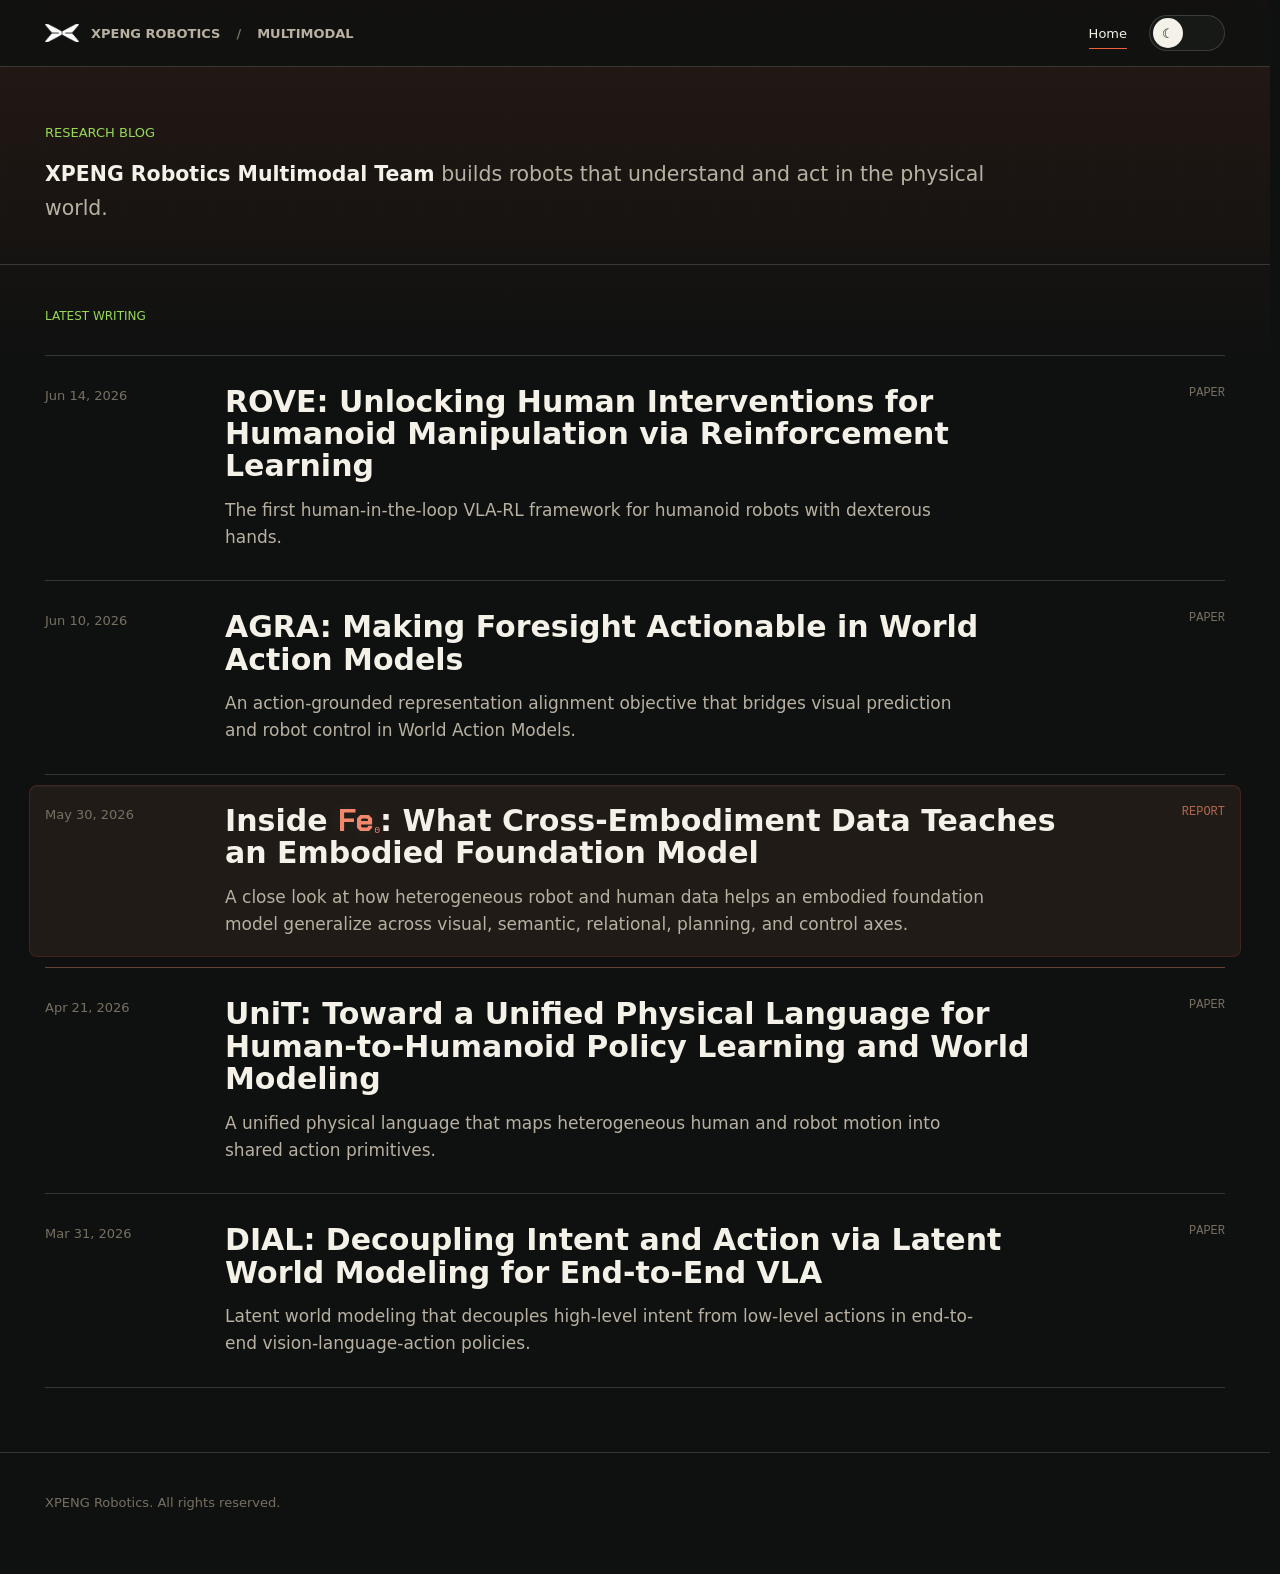
==== index.html @ 3e7ca57c "Add ROVE project page and homepage entry. Co-authored-by: Cursor <cursoragent@cursor.com>" ====
<!doctype html>
<html lang="en" data-theme="night">
<head>
  <meta charset="utf-8">
  <meta name="viewport" content="width=device-width, initial-scale=1">
  <title>XPENG Robotics Multimodal</title>
  <link rel="icon" type="image/png" href="assets/xpeng-favicon-ink.png">
  <link rel="icon" type="image/png" href="assets/xpeng-favicon-ink.png" media="(prefers-color-scheme: light)">
  <link rel="icon" type="image/png" href="assets/xpeng-favicon-white.png" media="(prefers-color-scheme: dark)">
  <link rel="apple-touch-icon" href="assets/xpeng-favicon-ink.png">
  <!-- Cloudflare Web Analytics -->
  <script defer src="https://static.cloudflareinsights.com/beacon.min.js" data-cf-beacon='{"token": "68a1792e43b1404fb311a65ac5f586a4"}'></script>
  <!-- End Cloudflare Web Analytics -->
  <link rel="preconnect" href="https://fonts.googleapis.com">
  <link rel="preconnect" href="https://fonts.gstatic.com" crossorigin>
  <link href="https://fonts.googleapis.com/css2?family=Chakra+Petch:wght@400;700&display=swap" rel="stylesheet">
  <script>
    const storedTheme = localStorage.getItem("paper-blog-theme");
    if (storedTheme === "day" || storedTheme === "night") {
      document.documentElement.dataset.theme = storedTheme;
    }
  </script>
  <style>
    :root {
      color-scheme: dark;
      --bg: #0f1110;
      --paper: #171917;
      --paper-2: #20231f;
      --ink: #f4f1e8;
      --muted: #b8b1a2;
      --soft: #777062;
      --line: rgba(244, 241, 232, 0.16);
      --accent: #f05f3b;
      --accent-2: #98d957;
      --accent-3: #60c4bf;
      --shadow: rgba(0, 0, 0, 0.35);
      --max: 1180px;
      --radius: 8px;
      --font-sans: ui-sans-serif, system-ui, -apple-system, BlinkMacSystemFont, "Segoe UI", sans-serif;
      --font-mono: ui-monospace, "SFMono-Regular", "SF Mono", "Roboto Mono", "Cascadia Mono", "Liberation Mono", Menlo, Consolas, monospace;
      --small-size: 13px;
      --label-size: 12px;
    }

    html[data-theme="day"] {
      color-scheme: light;
      --bg: #f5f2ea;
      --paper: #fffcf4;
      --paper-2: #ede8dc;
      --ink: #191815;
      --muted: #5e5a50;
      --soft: #8c8576;
      --line: rgba(25, 24, 21, 0.16);
      --accent: #d64624;
      --accent-2: #497f1f;
      --accent-3: #087b7b;
      --shadow: rgba(45, 38, 25, 0.14);
    }

    * { box-sizing: border-box; }
    html {
      scroll-behavior: smooth;
      overflow-y: scroll;
      scrollbar-gutter: stable;
      scrollbar-color: color-mix(in srgb, var(--muted) 26%, transparent) transparent;
      scrollbar-width: thin;
    }

    ::-webkit-scrollbar {
      width: 8px;
      height: 8px;
    }

    ::-webkit-scrollbar-track {
      background: transparent;
    }

    ::-webkit-scrollbar-thumb {
      border: 3px solid transparent;
      border-radius: 999px;
      background: color-mix(in srgb, var(--muted) 26%, transparent);
      background-clip: content-box;
    }

    ::-webkit-scrollbar-thumb:hover {
      background: color-mix(in srgb, var(--accent) 38%, transparent);
      background-clip: content-box;
    }
    body {
      margin: 0;
      min-height: 100vh;
      overflow-x: hidden;
      background:
        linear-gradient(180deg, rgba(240, 95, 59, 0.10), transparent 360px),
        var(--bg);
      color: var(--ink);
      font-family: var(--font-sans);
      letter-spacing: 0;
    }

    body::before {
      content: "";
      position: fixed;
      inset: 0;
      pointer-events: none;
      opacity: 0.08;
      background-image:
        linear-gradient(var(--line) 1px, transparent 1px),
        linear-gradient(90deg, var(--line) 1px, transparent 1px);
      background-size: 42px 42px;
      mask-image: linear-gradient(180deg, #000, transparent 72%);
    }

    a { color: inherit; text-decoration: none; }
    .wrap { width: min(var(--max), calc(100% - 40px)); margin: 0 auto; }

    .nav {
      position: sticky;
      top: 0;
      z-index: 30;
      border-bottom: 1px solid var(--line);
      background: color-mix(in srgb, var(--bg) 84%, transparent);
      backdrop-filter: blur(18px);
    }

    .nav-inner {
      min-height: 66px;
      display: flex;
      align-items: center;
      justify-content: space-between;
      gap: 18px;
    }

    .brand {
      display: flex;
      align-items: center;
      gap: 12px;
      font-size: var(--small-size);
      text-transform: uppercase;
      color: var(--muted);
      white-space: nowrap;
      min-width: 0;
    }

    .brand-text {
      display: flex;
      align-items: center;
      gap: 12px;
      min-width: 0;
      font-family: var(--font-sans);
      font-weight: 600;
    }

    .brand-sep {
      color: var(--soft);
      margin: 0 4px;
    }

    .mark {
      position: relative;
      width: 34px;
      height: 18px;
      display: block;
      flex: 0 0 auto;
    }

    .logo-mark {
      position: absolute;
      inset: 0;
      width: 100%;
      height: 100%;
      object-fit: contain;
    }

    .logo-mark--ink { display: none; }
    html[data-theme="day"] .logo-mark--ink { display: block; }
    html[data-theme="day"] .logo-mark--white { display: none; }

    .fe-mark {
      display: inline-flex;
      align-items: baseline;
      color: inherit;
      line-height: 0.88;
      letter-spacing: 0;
      white-space: nowrap;
      text-shadow: 0 0 18px color-mix(in srgb, var(--accent-3) 10%, transparent);
    }

    .fe-name {
      font-family: "Chakra Petch", ui-sans-serif, system-ui, -apple-system, BlinkMacSystemFont, "Segoe UI", sans-serif;
      font-style: normal;
      font-weight: normal;
    }

    .fe-zero {
      font-family: "SFMono-Regular", "Roboto Mono", "Cascadia Mono", "Liberation Mono", Menlo, Consolas, monospace;
      font-style: normal;
      font-weight: 500;
      font-size: 0.32em;
      line-height: 1;
      margin-left: 0.02em;
      transform: translateY(0.24em);
      vertical-align: baseline;
    }

    .nav-links {
      display: flex;
      align-items: center;
      gap: 22px;
      font-size: var(--small-size);
      color: var(--muted);
    }

    .nav-links a {
      position: relative;
      transition: color 180ms ease;
    }

    .nav-links a:hover,
    .nav-links a.active {
      color: var(--ink);
    }

    .nav-links a::after {
      content: "";
      position: absolute;
      left: 0;
      right: 0;
      bottom: -8px;
      height: 1px;
      background: var(--accent);
      transform: scaleX(0);
      transition: transform 180ms ease;
    }

    .nav-links a:hover::after,
    .nav-links a.active::after {
      transform: scaleX(1);
    }

    .theme-toggle {
      border: 1px solid var(--line);
      color: var(--ink);
      background: var(--paper);
      height: 36px;
      width: 76px;
      border-radius: 999px;
      padding: 3px;
      cursor: pointer;
      display: flex;
      align-items: center;
    }

    .theme-toggle span {
      width: 30px;
      height: 30px;
      border-radius: 999px;
      background: var(--ink);
      color: var(--bg);
      display: grid;
      place-items: center;
      font-size: var(--small-size);
      transition: transform 260ms ease;
    }

    html[data-theme="day"] .theme-toggle span { transform: translateX(38px); }

    .intro {
      padding: 58px 0 38px;
      border-bottom: 1px solid var(--line);
    }

    .eyebrow {
      color: var(--accent-2);
      font-size: var(--small-size);
      text-transform: uppercase;
      margin-bottom: 18px;
    }

    .intro-copy {
      margin: 0;
      max-width: 1000px;
      color: var(--muted);
      font-size: clamp(18px, 1.6vw, 21px);
      line-height: 1.65;
    }

    .intro-copy strong {
      color: var(--ink);
    }

    section {
      position: relative;
      padding: 44px 0 64px;
      border-bottom: 1px solid var(--line);
    }

    .section-heading {
      display: grid;
      grid-template-columns: minmax(180px, 0.34fr) minmax(0, 1fr);
      gap: 44px;
      align-items: start;
      margin-bottom: 32px;
    }

    .kicker {
      color: var(--accent-2);
      font-size: var(--label-size);
      text-transform: uppercase;
    }

    .blog-list {
      border-top: 1px solid var(--line);
    }

    .blog-row {
      display: grid;
      grid-template-columns: 150px minmax(0, 1fr) 120px;
      gap: 30px;
      padding: 30px 0;
      border-bottom: 1px solid var(--line);
      align-items: start;
      transition: color 180ms ease, border-color 180ms ease;
    }

    .blog-row--featured {
      position: relative;
      isolation: isolate;
      border-bottom-color: color-mix(in srgb, var(--accent) 28%, var(--line));
    }

    .blog-row--featured::before {
      content: "";
      position: absolute;
      inset: 10px -16px;
      z-index: -1;
      border-radius: 8px;
      border: 1px solid color-mix(in srgb, var(--accent) 18%, transparent);
      background: color-mix(in srgb, var(--accent) 7%, var(--paper));
      box-shadow: inset 0 1px 0 color-mix(in srgb, var(--ink) 5%, transparent);
      opacity: 0.82;
    }

    .blog-row--featured .blog-type {
      color: color-mix(in srgb, var(--accent) 48%, var(--soft));
    }

    .blog-row--featured .fe-mark {
      color: color-mix(in srgb, var(--accent) 72%, var(--ink));
    }

    html[data-theme="day"] .blog-row--featured {
      border-bottom-color: color-mix(in srgb, var(--accent) 24%, var(--line));
    }

    html[data-theme="day"] .blog-row--featured::before {
      border-color: color-mix(in srgb, var(--accent) 18%, transparent);
      background: color-mix(in srgb, var(--accent) 6%, var(--paper));
      box-shadow: inset 0 1px 0 rgba(255, 255, 255, 0.74);
      opacity: 1;
    }

    .blog-row:hover {
      color: var(--accent);
      border-color: color-mix(in srgb, var(--accent) 44%, var(--line));
    }

    .blog-date {
      color: var(--soft);
      font-size: var(--small-size);
      line-height: 1.5;
    }

    .blog-title {
      margin: 0;
      color: var(--ink);
      font-size: clamp(22px, 2.4vw, 30px);
      line-height: 1.08;
      letter-spacing: 0;
      transition: color 180ms ease;
    }

    .blog-row:hover .blog-title {
      color: var(--accent);
    }

    .blog-title .fe-mark {
      font-size: 1.04em;
    }

    .blog-title .fe-name {
      font-weight: 700;
    }

    .blog-summary {
      max-width: 760px;
      margin: 14px 0 0;
      color: var(--muted);
      font-size: 17px;
      line-height: 1.58;
    }

    .blog-type {
      color: var(--soft);
      font-family: var(--font-mono);
      font-size: var(--label-size);
      text-transform: uppercase;
      text-align: right;
    }

    .footer {
      padding: 42px 0 64px;
      color: var(--soft);
      font-size: var(--small-size);
    }

    @media (max-width: 900px) {
      .section-heading {
        grid-template-columns: 1fr;
      }

      .blog-row {
        grid-template-columns: 110px minmax(0, 1fr);
      }

      .blog-type {
        grid-column: 2;
        text-align: left;
      }
    }

    @media (max-width: 640px) {
      .wrap { width: min(100% - 24px, var(--max)); }
      .nav-links a { display: none; }
      .brand-text { overflow: hidden; text-overflow: ellipsis; }
      .nav-links { gap: 14px; }
      .intro { padding: 42px 0 34px; }
      section { padding: 38px 0 52px; }
      .blog-row {
        grid-template-columns: 1fr;
        gap: 12px;
        padding: 26px 0;
      }
      .blog-type { grid-column: auto; }
    }
  </style>
</head>
<body>
  <nav class="nav">
    <div class="wrap nav-inner">
      <a class="brand" href="index.html"><span class="mark" aria-hidden="true"><img class="logo-mark logo-mark--white" src="assets/xpeng-logo-white.png" alt=""><img class="logo-mark logo-mark--ink" src="assets/xpeng-logo-ink.png" alt=""></span><span class="brand-text"><span>XPENG Robotics</span><span class="brand-sep">/</span><span>Multimodal</span></span></a>
      <div class="nav-links">
        <a class="active" href="index.html">Home</a>
        <button class="theme-toggle" type="button" aria-label="Toggle day and night theme"><span>☾</span></button>
      </div>
    </div>
  </nav>

  <header class="intro">
    <div class="wrap">
      <div class="eyebrow">Research blog</div>
      <p class="intro-copy"><strong>XPENG Robotics Multimodal Team</strong> builds robots that understand and act in the physical world.</p>
    </div>
  </header>

  <main>
    <section id="blog">
      <div class="wrap">
        <div class="section-heading">
          <div class="kicker">Latest writing</div>
        </div>

        <div class="blog-list" aria-label="Blog posts">
          <a class="blog-row" href="rove/">
            <time class="blog-date" datetime="2026-06-14">Jun 14, 2026</time>
            <div>
              <h3 class="blog-title">ROVE: Unlocking Human Interventions for Humanoid Manipulation via Reinforcement Learning</h3>
              <p class="blog-summary">The first human-in-the-loop VLA-RL framework for humanoid robots with dexterous hands.</p>
            </div>
            <span class="blog-type">Paper</span>
          </a>

          <a class="blog-row" href="agra/">
            <time class="blog-date" datetime="2026-06-10">Jun 10, 2026</time>
            <div>
              <h3 class="blog-title">AGRA: Making Foresight Actionable in World Action Models</h3>
              <p class="blog-summary">An action-grounded representation alignment objective that bridges visual prediction and robot control in World Action Models.</p>
            </div>
            <span class="blog-type">Paper</span>
          </a>

          <a class="blog-row blog-row--featured" href="fe0/">
            <time class="blog-date" datetime="2026-05-30">May 30, 2026</time>
            <div>
              <h3 class="blog-title">Inside <span class="fe-mark" aria-label="Fe subscript zero"><span class="fe-name">Fe</span><sub class="fe-zero">0</sub></span>: What Cross-Embodiment Data Teaches an Embodied Foundation Model</h3>
              <p class="blog-summary">A close look at how heterogeneous robot and human data helps an embodied foundation model generalize across visual, semantic, relational, planning, and control axes.</p>
            </div>
            <span class="blog-type">Report</span>
          </a>

          <a class="blog-row" href="unit/">
            <time class="blog-date" datetime="2026-04-21">Apr 21, 2026</time>
            <div>
              <h3 class="blog-title">UniT: Toward a Unified Physical Language for Human-to-Humanoid Policy Learning and World Modeling</h3>
              <p class="blog-summary">A unified physical language that maps heterogeneous human and robot motion into shared action primitives.</p>
            </div>
            <span class="blog-type">Paper</span>
          </a>

          <a class="blog-row" href="dial/">
            <time class="blog-date" datetime="2026-03-31">Mar 31, 2026</time>
            <div>
              <h3 class="blog-title">DIAL: Decoupling Intent and Action via Latent World Modeling for End-to-End VLA</h3>
              <p class="blog-summary">Latent world modeling that decouples high-level intent from low-level actions in end-to-end vision-language-action policies.</p>
            </div>
            <span class="blog-type">Paper</span>
          </a>
        </div>
      </div>
    </section>
  </main>

  <footer class="footer">
    <div class="wrap">XPENG Robotics. All rights reserved.</div>
  </footer>

  <script>
    const root = document.documentElement;
    const toggle = document.querySelector(".theme-toggle");
    const knob = toggle.querySelector("span");
    const savedTheme = localStorage.getItem("paper-blog-theme");
    if (savedTheme) {
      root.dataset.theme = savedTheme;
      knob.textContent = savedTheme === "day" ? "☀" : "☾";
    }
    toggle.addEventListener("click", () => {
      const next = root.dataset.theme === "night" ? "day" : "night";
      root.dataset.theme = next;
      knob.textContent = next === "day" ? "☀" : "☾";
      localStorage.setItem("paper-blog-theme", next);
    });
  </script>
</body>
</html>
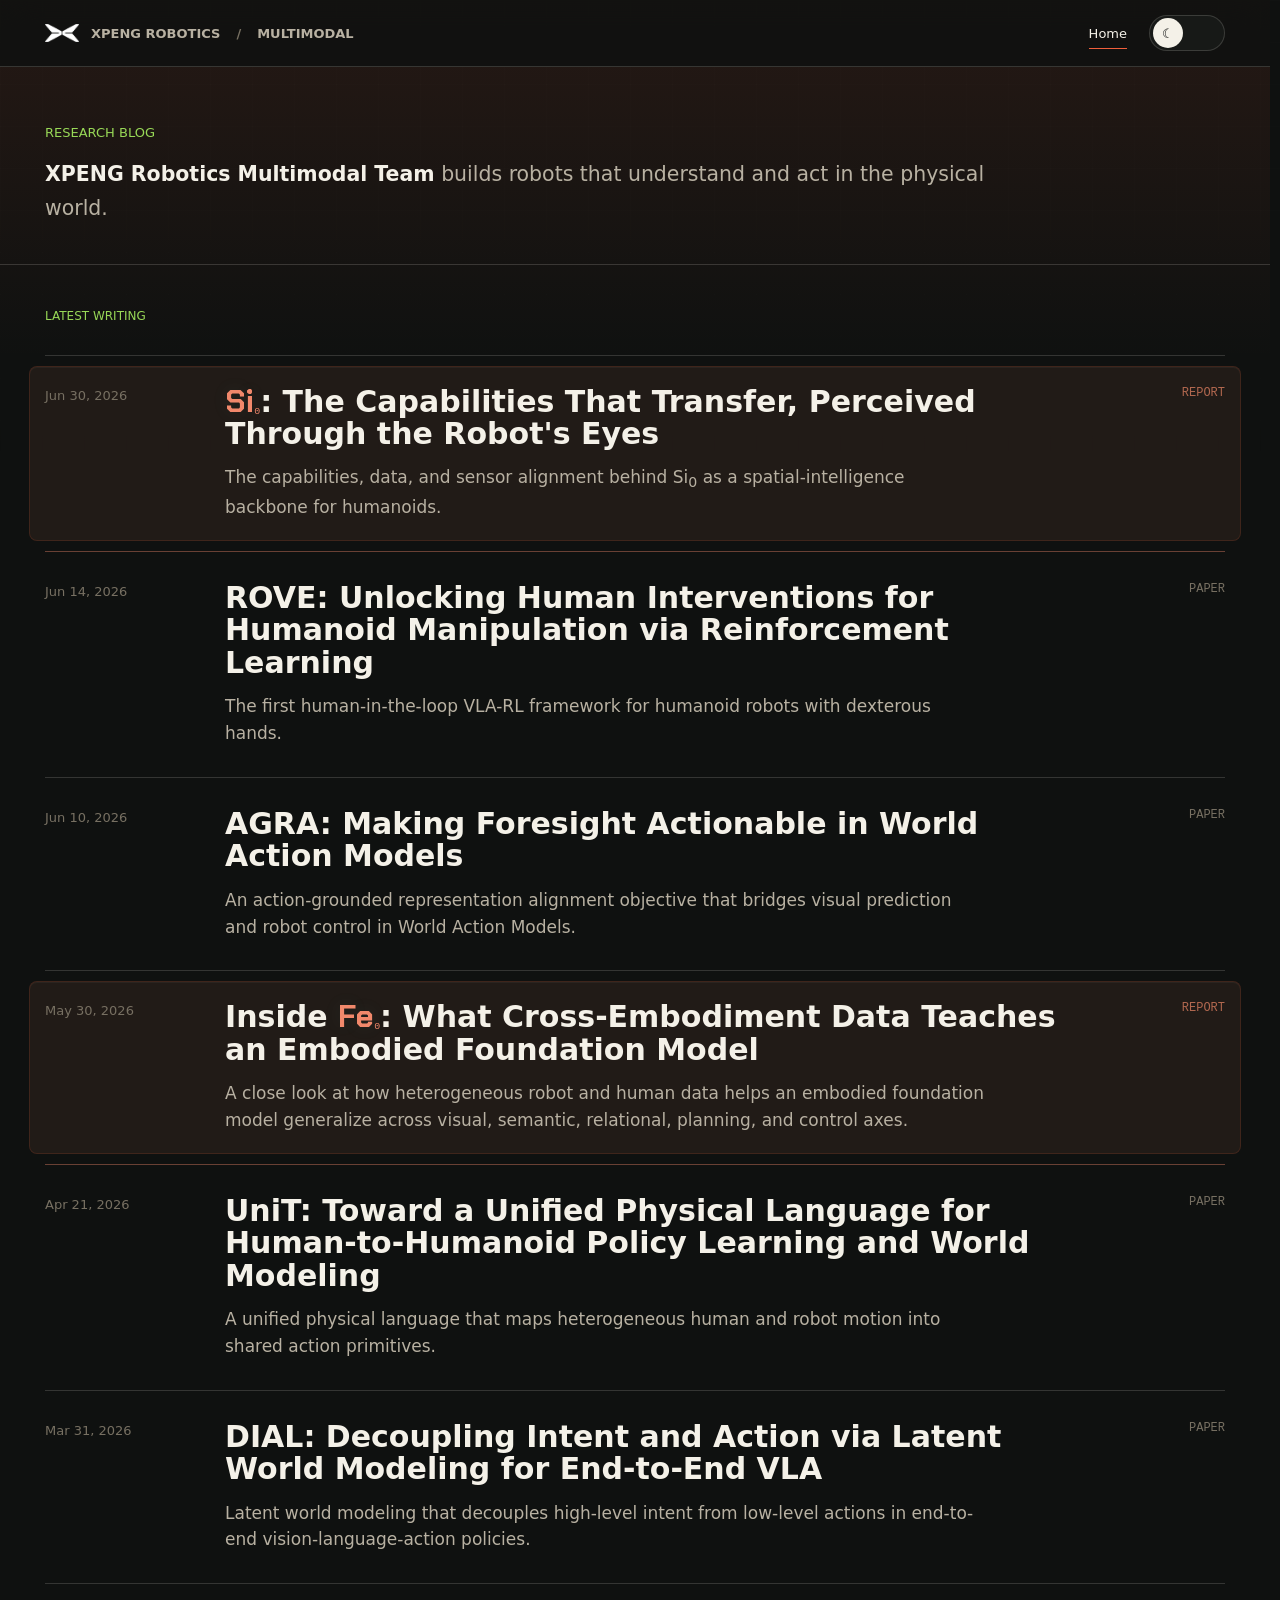
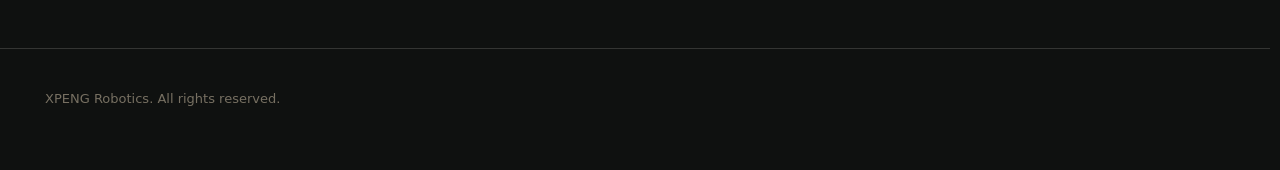
==== commit aa78cf5d: "Add Si0 to homepage blog list (featured, aligned with Fe0)" ====
--- a/index.html
+++ b/index.html
@@ -471,6 +471,15 @@
         </div>
 
         <div class="blog-list" aria-label="Blog posts">
+          <a class="blog-row blog-row--featured" href="si0/">
+            <time class="blog-date" datetime="2026-06-30">Jun 30, 2026</time>
+            <div>
+              <h3 class="blog-title"><span class="fe-mark" aria-label="Si subscript zero"><span class="fe-name">Si</span><sub class="fe-zero">0</sub></span>: The Capabilities That Transfer, Perceived Through the Robot's Eyes</h3>
+              <p class="blog-summary">The capabilities, data, and sensor alignment behind Si<sub>0</sub> as a spatial-intelligence backbone for humanoids.</p>
+            </div>
+            <span class="blog-type">Report</span>
+          </a>
+
           <a class="blog-row" href="rove/">
             <time class="blog-date" datetime="2026-06-14">Jun 14, 2026</time>
             <div>
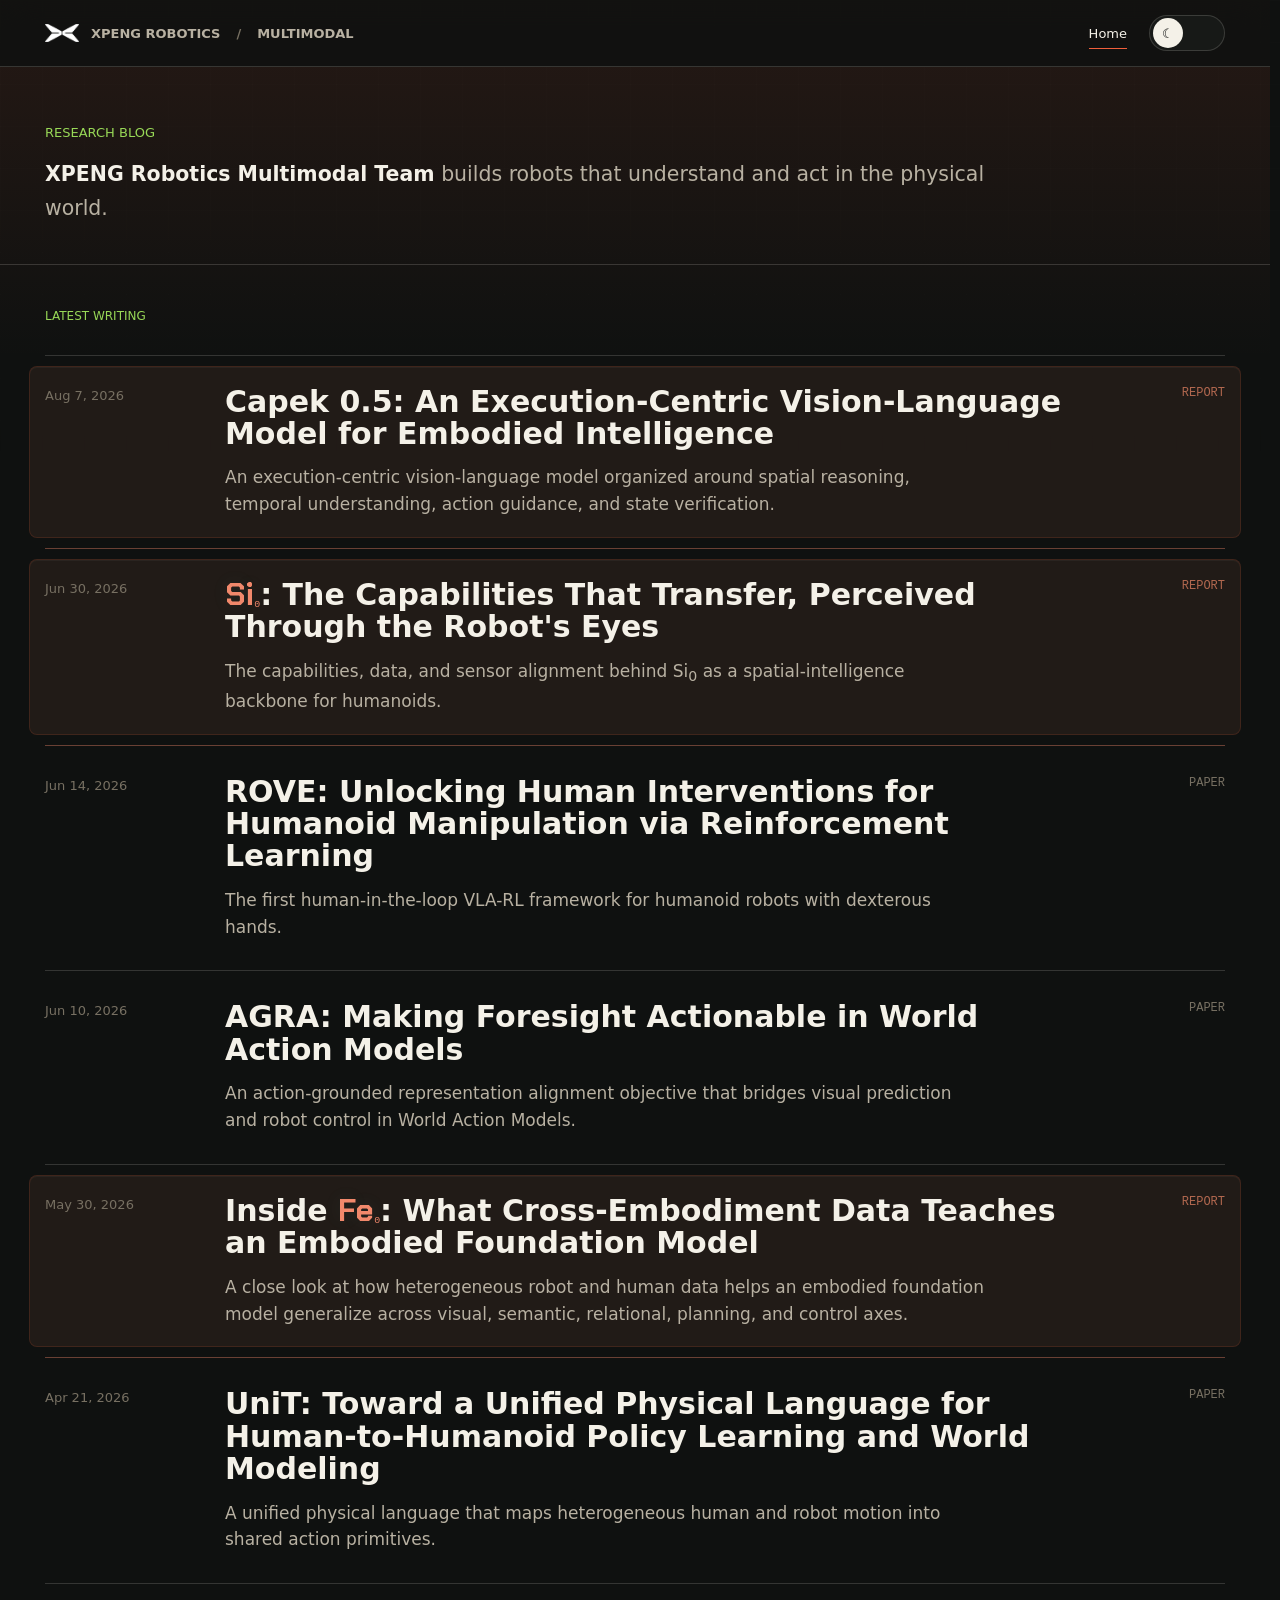
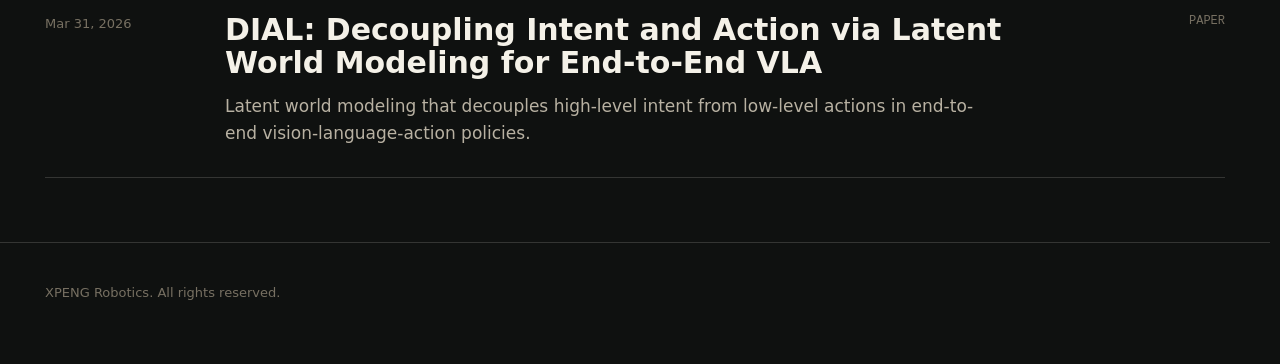
==== commit 38c64c61: "Add Capek 0.5 project page" ====
--- a/index.html
+++ b/index.html
@@ -471,6 +471,15 @@
         </div>
 
         <div class="blog-list" aria-label="Blog posts">
+          <a class="blog-row blog-row--featured" href="capek-0.5/">
+            <time class="blog-date" datetime="2026-08-07">Aug 7, 2026</time>
+            <div>
+              <h3 class="blog-title">Capek 0.5: An Execution-Centric Vision-Language Model for Embodied Intelligence</h3>
+              <p class="blog-summary">An execution-centric vision-language model organized around spatial reasoning, temporal understanding, action guidance, and state verification.</p>
+            </div>
+            <span class="blog-type">Report</span>
+          </a>
+
           <a class="blog-row blog-row--featured" href="si0/">
             <time class="blog-date" datetime="2026-06-30">Jun 30, 2026</time>
             <div>
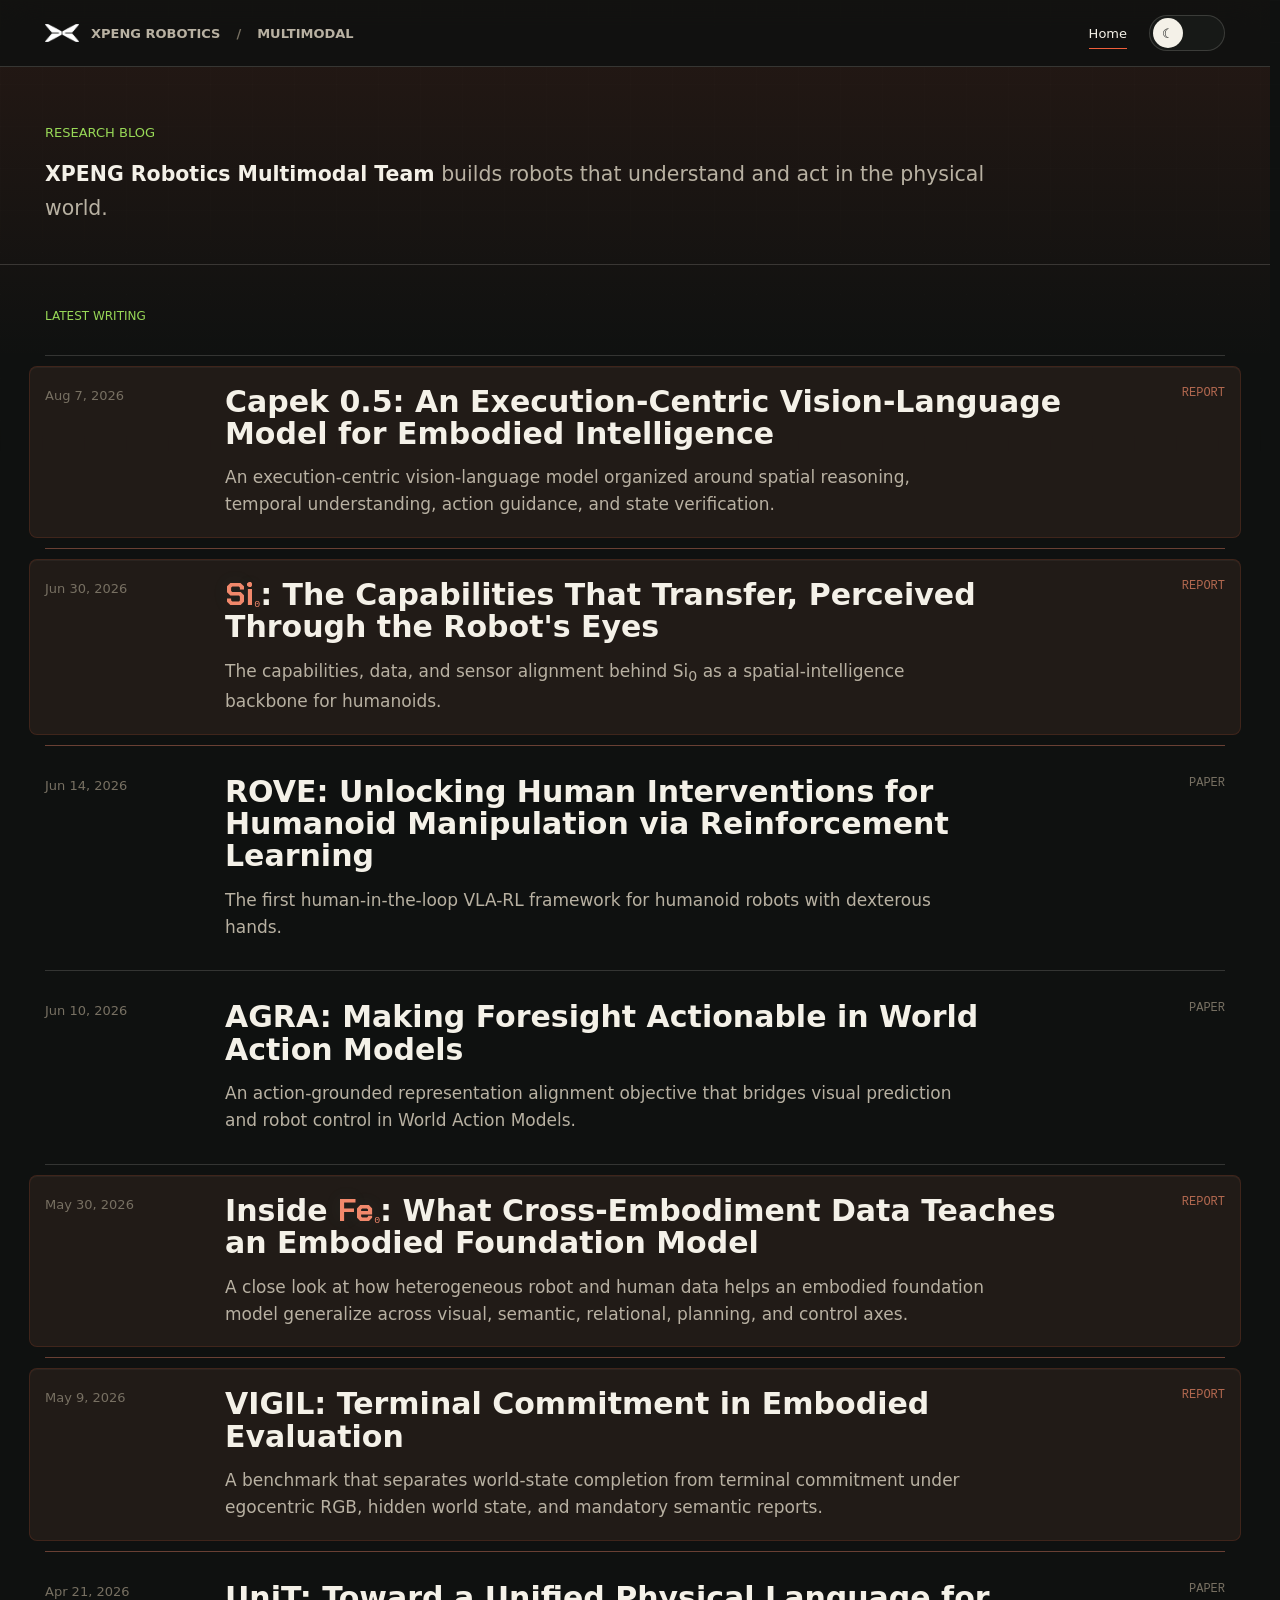
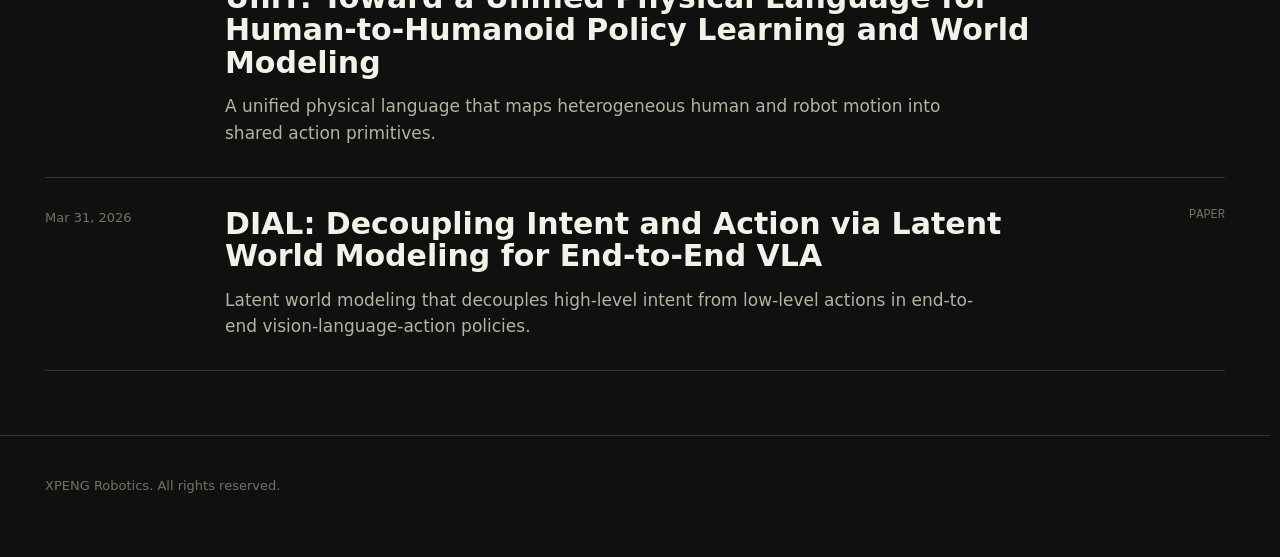
==== commit 55e3cb69: "Add VIGIL to homepage" ====
--- a/index.html
+++ b/index.html
@@ -516,6 +516,15 @@
             <span class="blog-type">Report</span>
           </a>
 
+          <a class="blog-row blog-row--featured" href="vigil/">
+            <time class="blog-date" datetime="2026-05-09">May 9, 2026</time>
+            <div>
+              <h3 class="blog-title">VIGIL: Terminal Commitment in Embodied Evaluation</h3>
+              <p class="blog-summary">A benchmark that separates world-state completion from terminal commitment under egocentric RGB, hidden world state, and mandatory semantic reports.</p>
+            </div>
+            <span class="blog-type">Report</span>
+          </a>
+
           <a class="blog-row" href="unit/">
             <time class="blog-date" datetime="2026-04-21">Apr 21, 2026</time>
             <div>
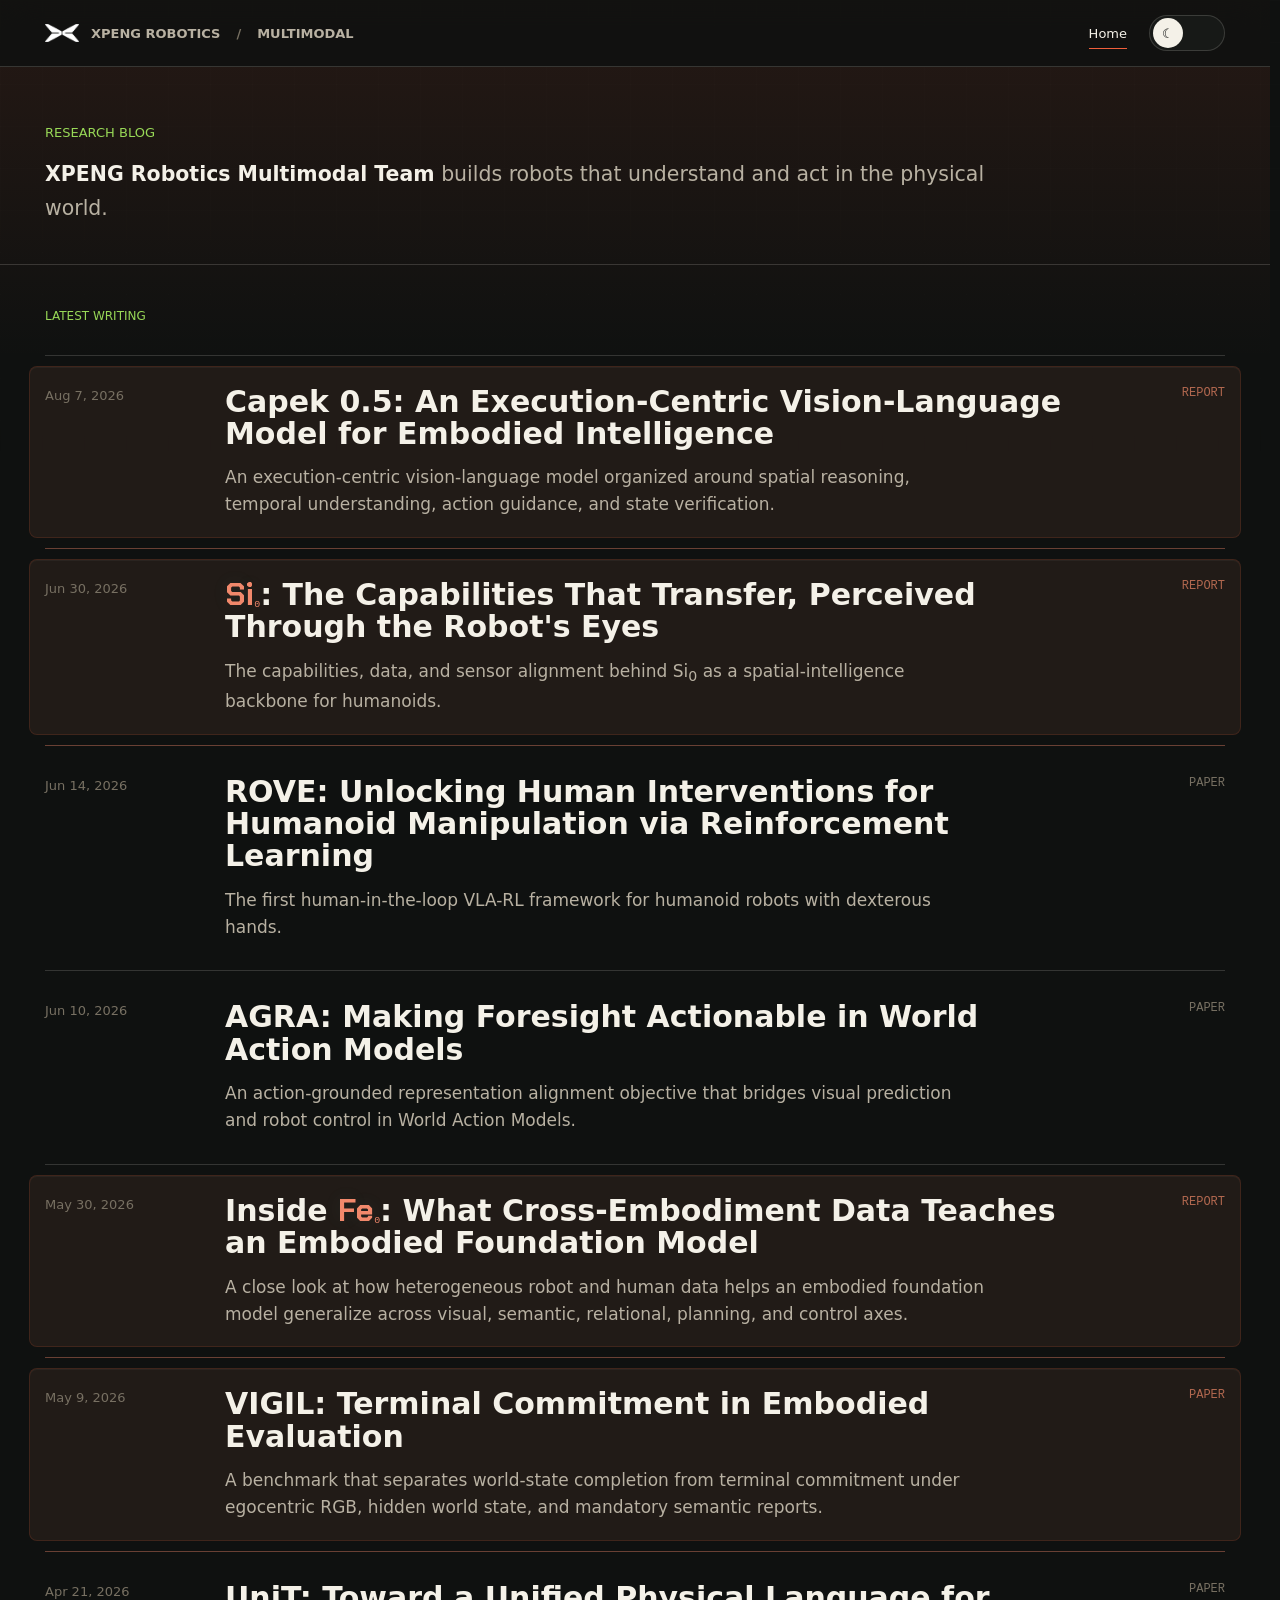
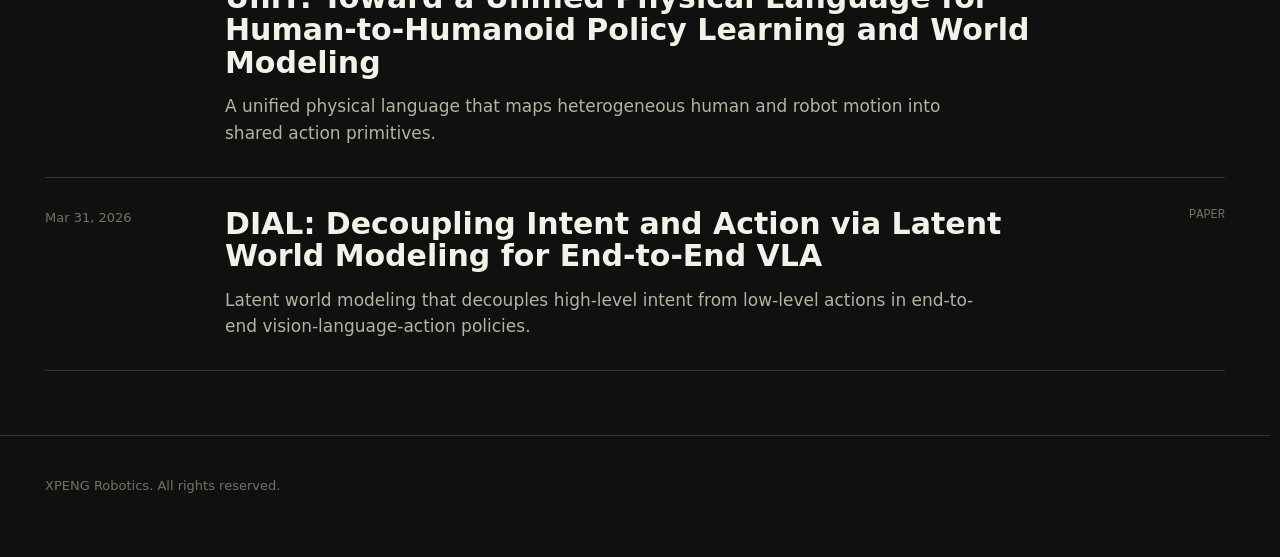
==== commit 68ca98fc: "Mark VIGIL homepage entry as paper" ====
--- a/index.html
+++ b/index.html
@@ -522,7 +522,7 @@
               <h3 class="blog-title">VIGIL: Terminal Commitment in Embodied Evaluation</h3>
               <p class="blog-summary">A benchmark that separates world-state completion from terminal commitment under egocentric RGB, hidden world state, and mandatory semantic reports.</p>
             </div>
-            <span class="blog-type">Report</span>
+            <span class="blog-type">Paper</span>
           </a>
 
           <a class="blog-row" href="unit/">
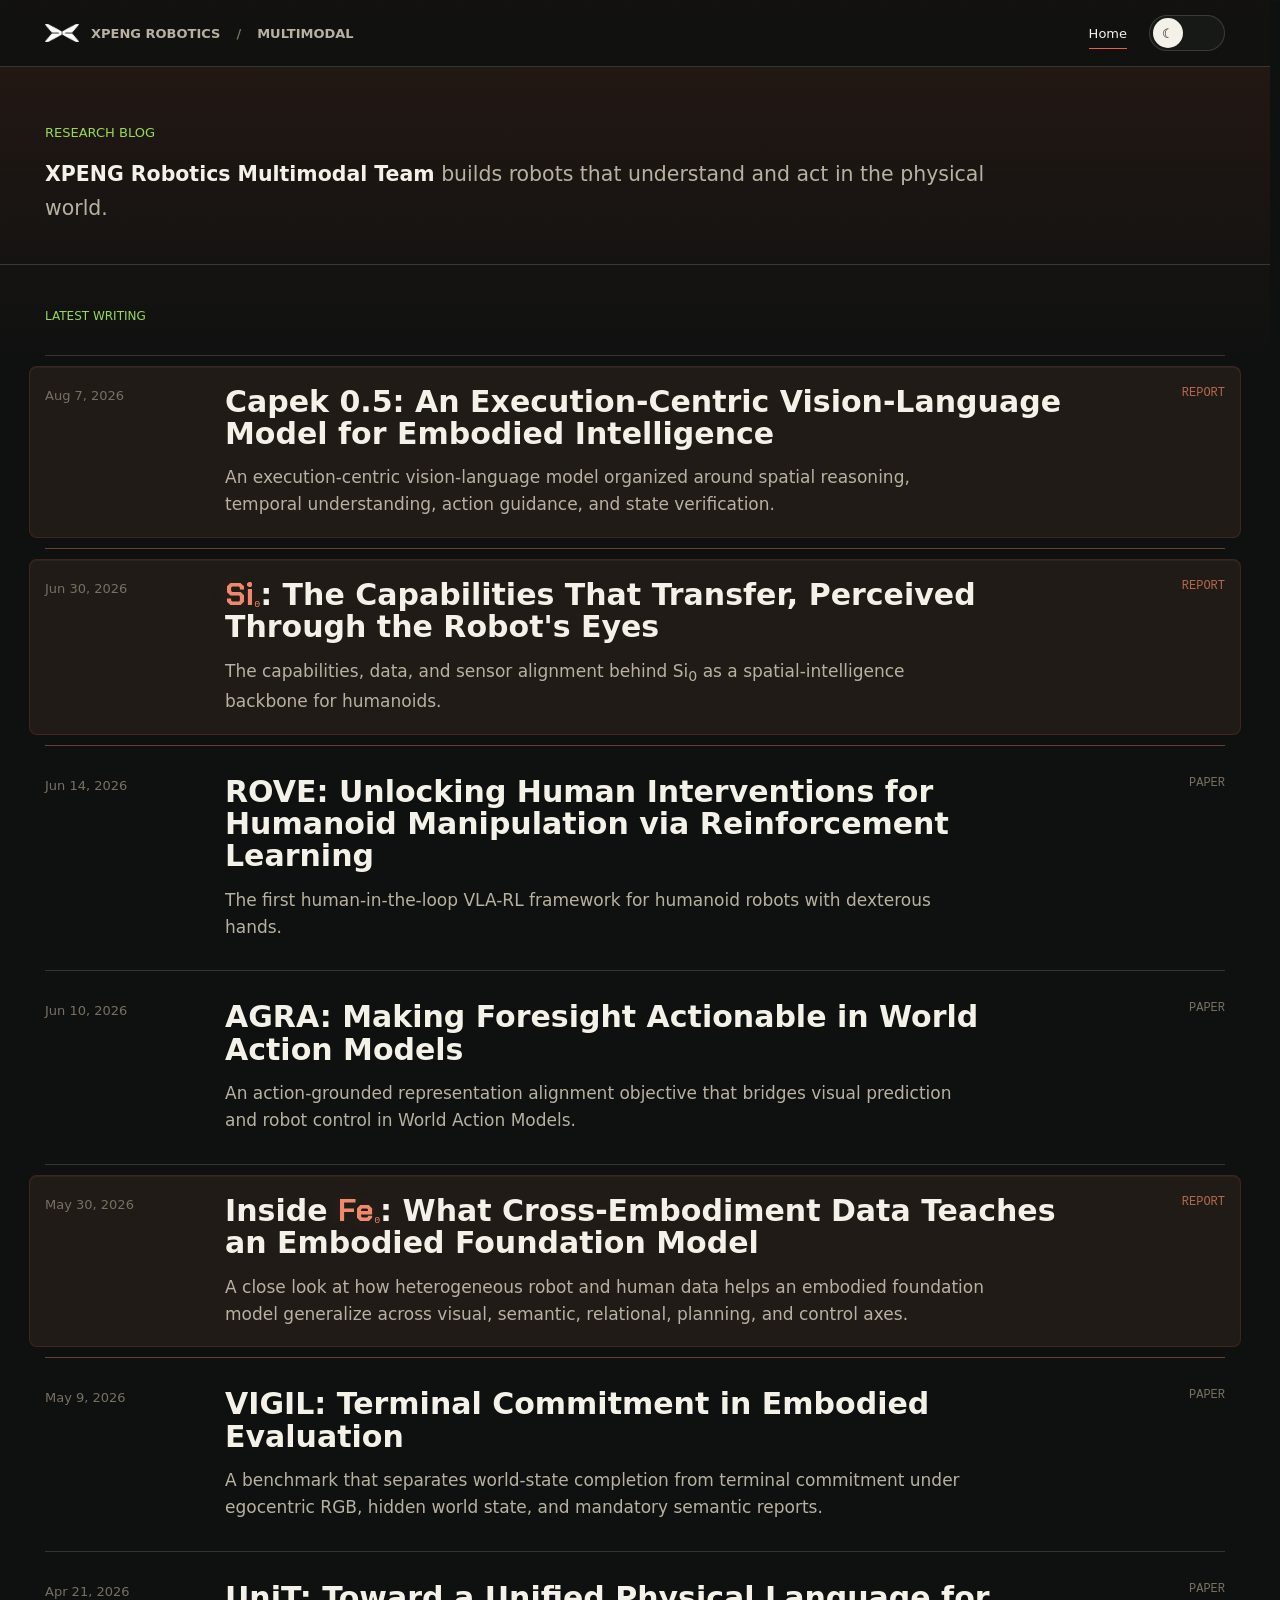
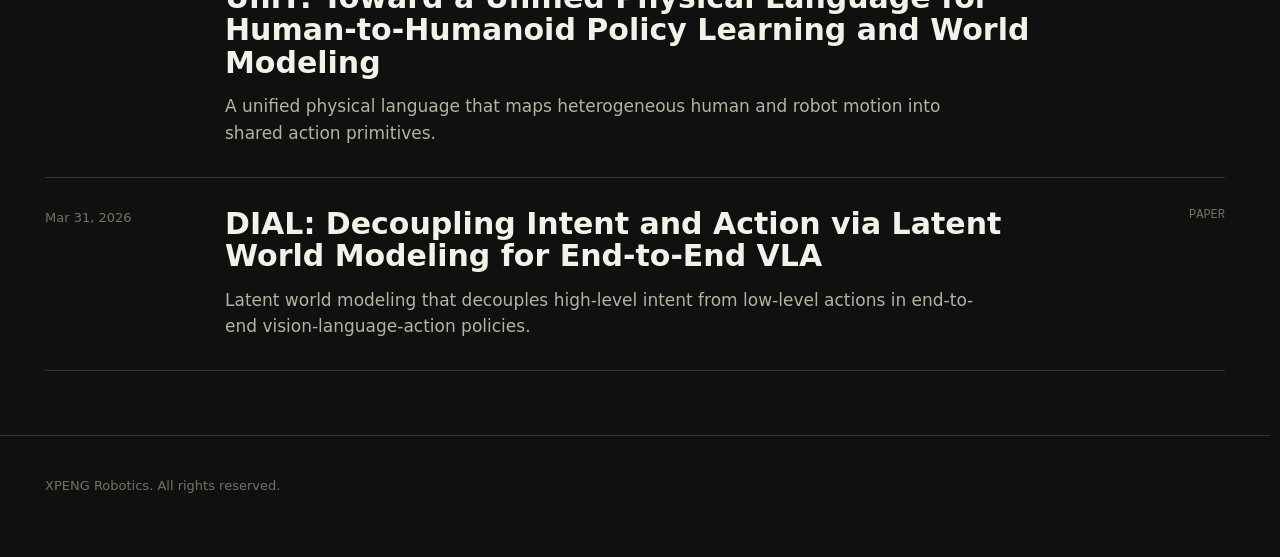
==== commit a58def48: "Remove featured style from VIGIL entry" ====
--- a/index.html
+++ b/index.html
@@ -516,7 +516,7 @@
             <span class="blog-type">Report</span>
           </a>
 
-          <a class="blog-row blog-row--featured" href="vigil/">
+          <a class="blog-row" href="vigil/">
             <time class="blog-date" datetime="2026-05-09">May 9, 2026</time>
             <div>
               <h3 class="blog-title">VIGIL: Terminal Commitment in Embodied Evaluation</h3>
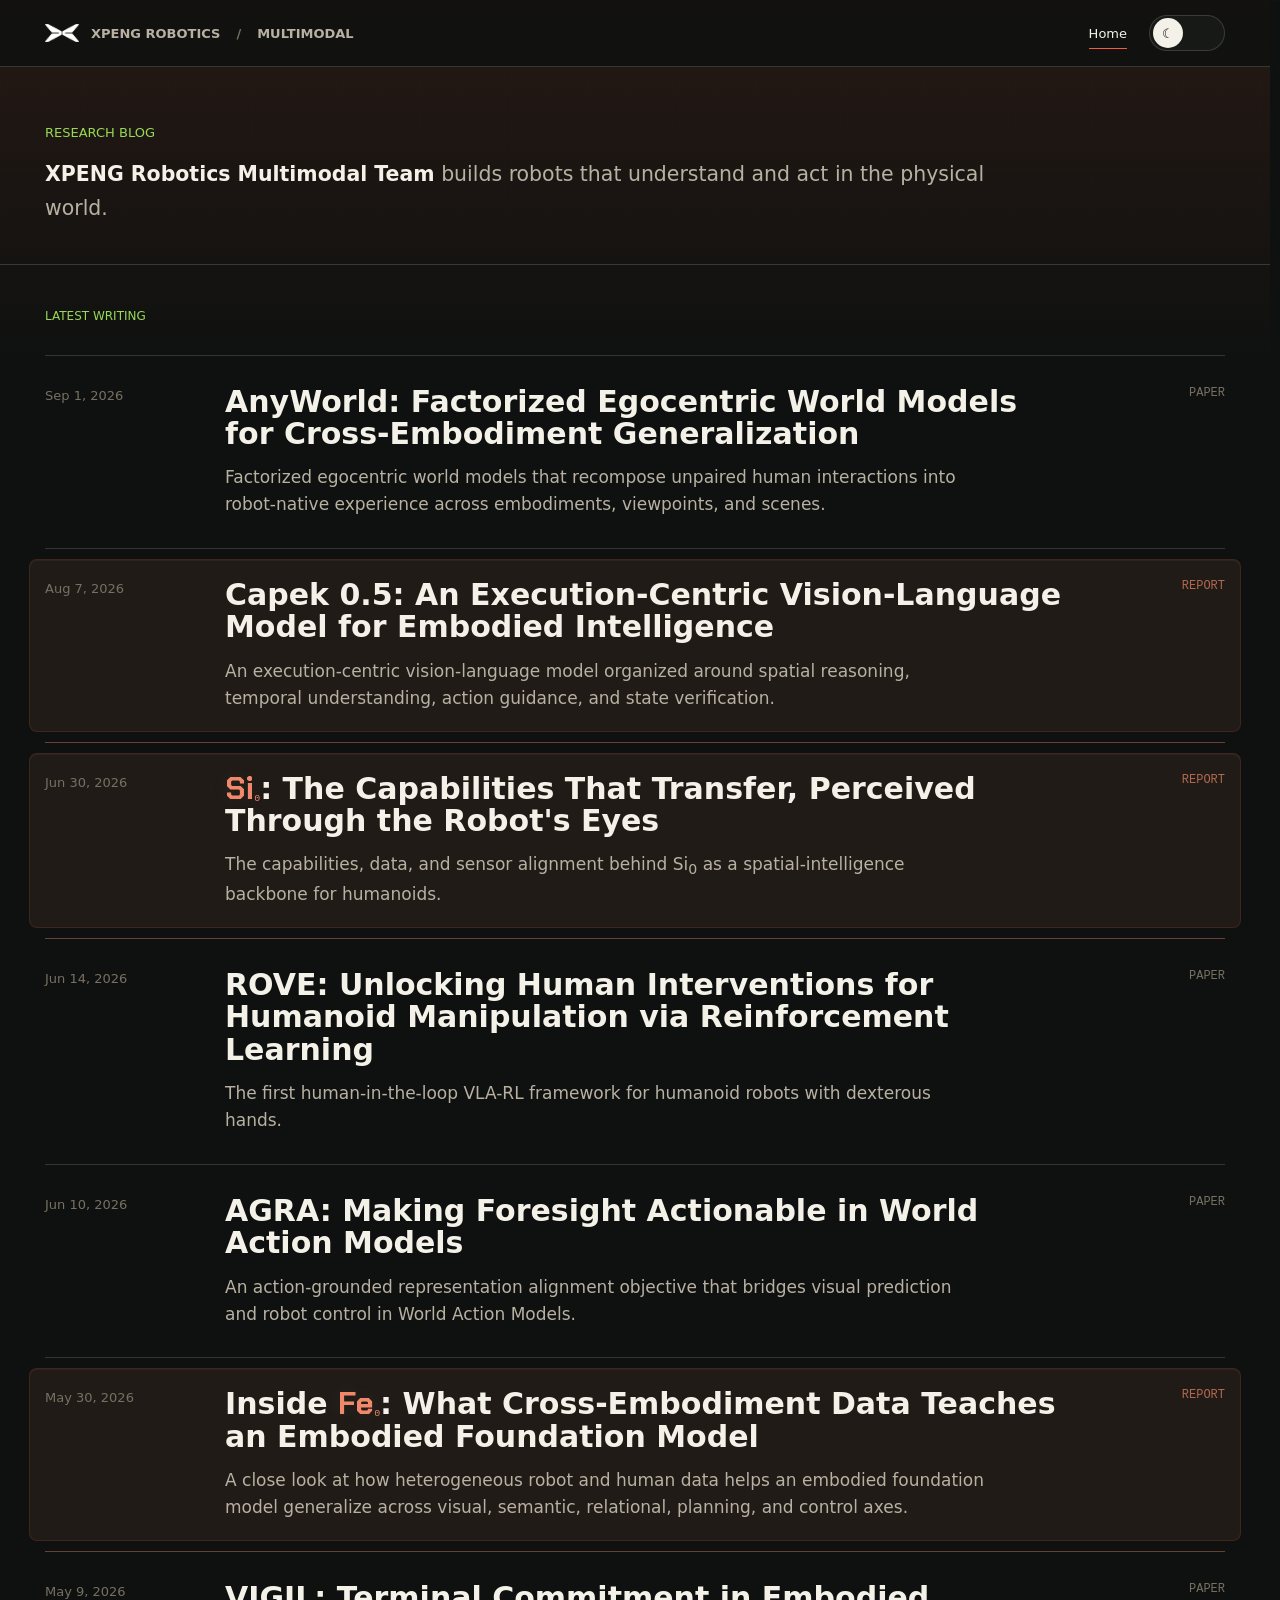
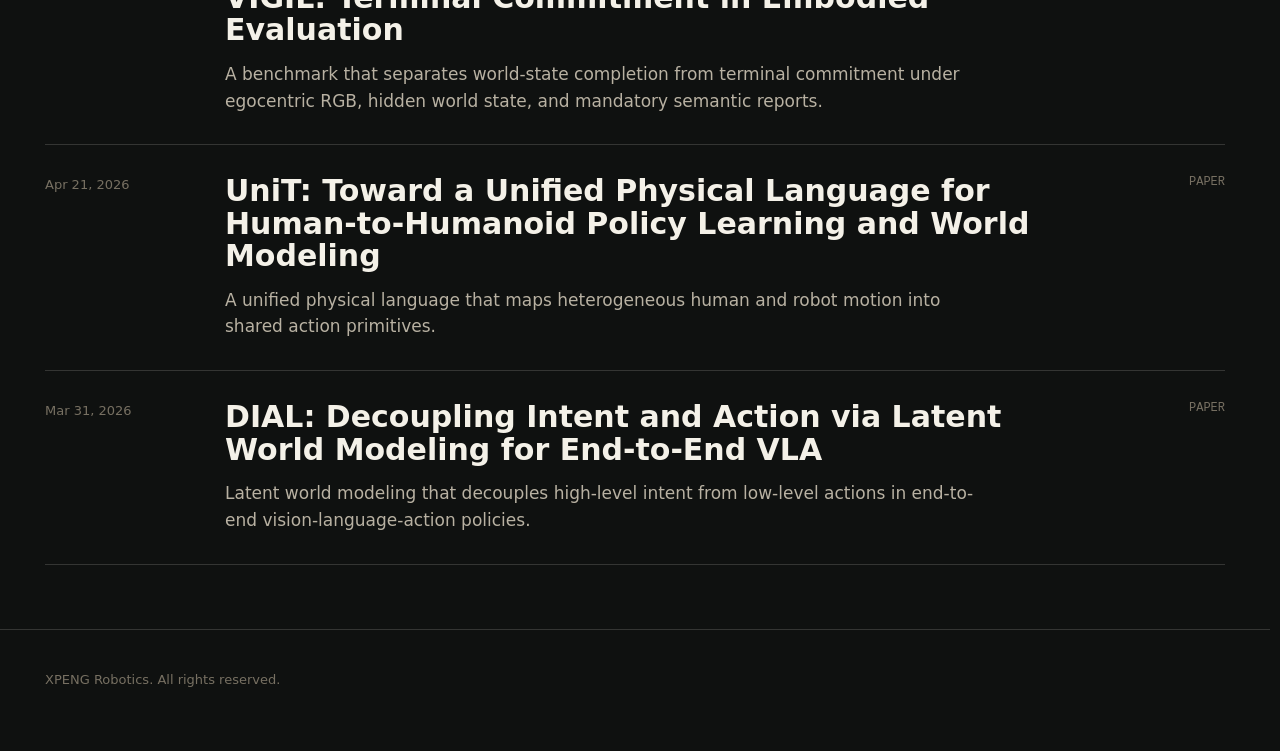
==== commit ae7a8728: "Add AnyWorld to research homepage" ====
--- a/index.html
+++ b/index.html
@@ -471,6 +471,15 @@
         </div>
 
         <div class="blog-list" aria-label="Blog posts">
+        <a class="blog-row" href="anyworld/">
+          <time class="blog-date" datetime="2026-09-01">Sep 1, 2026</time>
+          <div>
+            <h3 class="blog-title">AnyWorld: Factorized Egocentric World Models for Cross-Embodiment Generalization</h3>
+            <p class="blog-summary">Factorized egocentric world models that recompose unpaired human interactions into robot-native experience across embodiments, viewpoints, and scenes.</p>
+          </div>
+          <span class="blog-type">Paper</span>
+        </a>
+
           <a class="blog-row blog-row--featured" href="capek-0.5/">
             <time class="blog-date" datetime="2026-08-07">Aug 7, 2026</time>
             <div>
